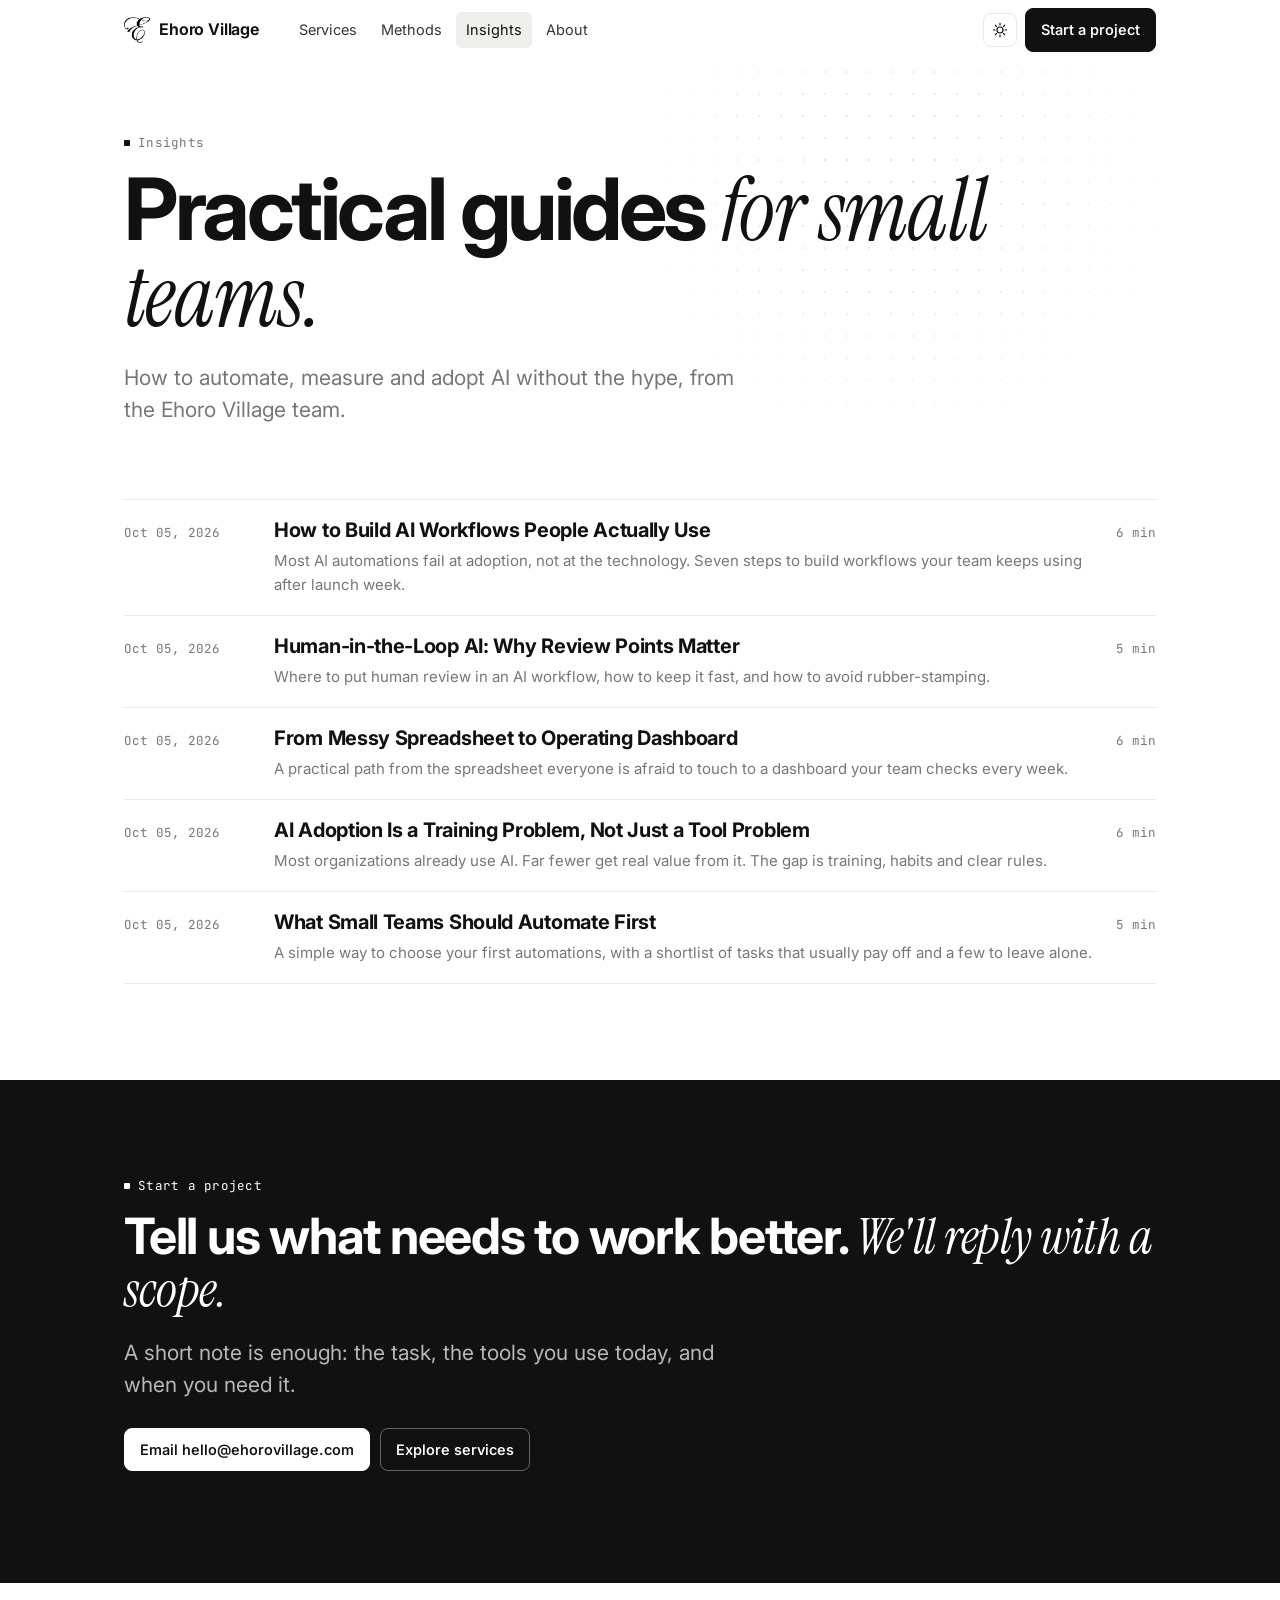
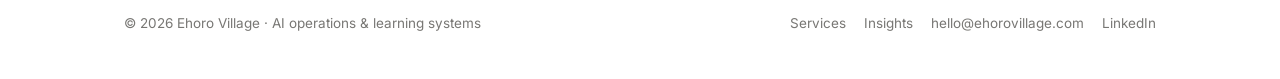
==== blog/index.html @ f725ed4d "Site v4: company front (no founder, prices or games), E logo, four services, approach, methods, Insi" ====
<!doctype html>
<html lang="en">
<head>
<meta charset="utf-8">
<meta name="viewport" content="width=device-width,initial-scale=1">
<title>Insights · Ehoro Village</title>
<meta name="description" content="Practical guides on AI workflows, human review, dashboards, AI adoption and automation for small teams, from Ehoro Village.">
<link rel="canonical" href="https://www.ehorovillage.com/blog/">
<meta property="og:type" content="website"><meta property="og:site_name" content="Ehoro Village"><meta property="og:title" content="Insights · Ehoro Village">
<meta property="og:description" content="Practical guides on AI workflows, human review, dashboards, AI adoption and automation for small teams, from Ehoro Village."><meta property="og:url" content="https://www.ehorovillage.com/blog/"><meta property="og:image" content="https://www.ehorovillage.com/assets/og.png">
<meta name="twitter:card" content="summary_large_image">
<meta name="theme-color" content="#111111">
<script>document.documentElement.classList.add("js")</script>
<link rel="icon" type="image/png" sizes="32x32" href="../assets/favicon-32.png">
<link rel="icon" type="image/png" sizes="192x192" href="../assets/favicon-192.png">
<link rel="apple-touch-icon" href="../assets/apple-touch-icon.png">
<link rel="alternate" type="application/rss+xml" title="Ehoro Village Insights" href="https://www.ehorovillage.com/blog/feed.xml">
<link rel="preconnect" href="https://fonts.googleapis.com"><link rel="preconnect" href="https://fonts.gstatic.com" crossorigin><link rel="stylesheet" href="https://fonts.googleapis.com/css2?family=Inter:wght@400;500;600;700&family=Instrument+Serif:ital@0;1&family=JetBrains+Mono:wght@400;500&display=swap">
<link rel="stylesheet" href="../site.css">
<script type="application/ld+json">{"@context": "https://schema.org", "@type": "Blog", "name": "Ehoro Village Insights", "url": "https://www.ehorovillage.com/blog/", "publisher": {"@type": "Organization", "@id": "https://www.ehorovillage.com/#org", "name": "Ehoro Village", "url": "https://www.ehorovillage.com/", "email": "hello@ehorovillage.com", "logo": "https://www.ehorovillage.com/assets/logo-e.png", "image": "https://www.ehorovillage.com/assets/og.png", "description": "Ehoro Village builds practical AI workflows, dashboards, assistants and training systems for teams that need technology people will actually use.", "areaServed": "United States", "sameAs": ["https://www.linkedin.com/company/ehoro-village/", "https://www.instagram.com/ehorovillage"], "knowsAbout": ["AI workflow automation", "Dashboards and reporting", "Custom AI assistants", "AI training and adoption", "Human-in-the-loop AI", "Learning design"]}}</script>
</head>
<body>
<a class="skip" href="#main">Skip to content</a>
<header class="nav"><div class="wrap">
  <a class="brand" href="../"><img class="logo-light" src="../assets/logo-e.png" alt="" width="26" height="26"><img class="logo-dark" src="../assets/logo-e-white.png" alt="" width="26" height="26"><span>Ehoro Village</span></a>
  <ul><li><a href="../services.html">Services</a></li><li><a href="../methods.html">Methods</a></li><li><a href="../blog/" aria-current="page">Insights</a></li><li><a href="../about.html">About</a></li></ul>
  <div class="end">
    <button class="icon-btn" data-toggle-theme aria-label="Switch light or dark">
      <svg width="16" height="16" viewBox="0 0 24 24" fill="none" stroke="currentColor" stroke-width="1.8" stroke-linecap="round"><circle cx="12" cy="12" r="4.5"/><path d="M12 2v2.5M12 19.5V22M2 12h2.5M19.5 12H22M4.9 4.9l1.8 1.8M17.3 17.3l1.8 1.8M4.9 19.1l1.8-1.8M17.3 6.7l1.8-1.8"/></svg>
    </button>
    <a class="btn" href="../index.html#start">Start a project</a>
  </div>
</div></header>
<main id="main">

<section class="hero" style="padding-bottom:10px"><div class="dots" aria-hidden="true"></div><div class="wrap">
  <p class="label">Insights</p>
  <h1>Practical guides <span class="serif">for small teams.</span></h1>
  <p class="lede">How to automate, measure and adopt AI without the hype, from the Ehoro Village team.</p>
</div></section>
<section style="padding-top:10px"><div class="wrap"><div class="posts"><a class="post-row" href="ai-workflows-people-actually-use.html"><time datetime="2026-10-05">Oct 05, 2026</time><div><h3>How to Build AI Workflows People Actually Use</h3><p>Most AI automations fail at adoption, not at the technology. Seven steps to build workflows your team keeps using after launch week.</p></div><span class="rt">6 min</span></a><a class="post-row" href="human-in-the-loop-ai-review-points.html"><time datetime="2026-10-05">Oct 05, 2026</time><div><h3>Human-in-the-Loop AI: Why Review Points Matter</h3><p>Where to put human review in an AI workflow, how to keep it fast, and how to avoid rubber-stamping.</p></div><span class="rt">5 min</span></a><a class="post-row" href="messy-spreadsheet-to-operating-dashboard.html"><time datetime="2026-10-05">Oct 05, 2026</time><div><h3>From Messy Spreadsheet to Operating Dashboard</h3><p>A practical path from the spreadsheet everyone is afraid to touch to a dashboard your team checks every week.</p></div><span class="rt">6 min</span></a><a class="post-row" href="ai-adoption-is-a-training-problem.html"><time datetime="2026-10-05">Oct 05, 2026</time><div><h3>AI Adoption Is a Training Problem, Not Just a Tool Problem</h3><p>Most organizations already use AI. Far fewer get real value from it. The gap is training, habits and clear rules.</p></div><span class="rt">6 min</span></a><a class="post-row" href="what-small-teams-should-automate-first.html"><time datetime="2026-10-05">Oct 05, 2026</time><div><h3>What Small Teams Should Automate First</h3><p>A simple way to choose your first automations, with a shortlist of tasks that usually pay off and a few to leave alone.</p></div><span class="rt">5 min</span></a></div></div></section>
<section class="band" id="start"><div class="wrap">
  <p class="label">Start a project</p>
  <h2>Tell us what needs to work better. <span class="serif">We'll reply with a scope.</span></h2>
  <p class="lede">A short note is enough: the task, the tools you use today, and when you need it.</p>
  <p class="cta" style="margin-top:26px"><a class="btn" href="mailto:hello@ehorovillage.com?subject=Project%20inquiry&amp;body=What%20we%20want%20to%20improve%3A%0ATools%20we%20use%20today%3A%0ATimeline%3A">Email hello@ehorovillage.com</a>
  <a class="btn ghost" href="../services.html">Explore services</a></p>
</div></section>
</main>
<footer><div class="wrap">
  <span>© 2026 Ehoro Village · AI operations &amp; learning systems</span>
  <span class="right"><a href="../services.html">Services</a><a href="../blog/">Insights</a><a href="mailto:hello@ehorovillage.com">hello@ehorovillage.com</a><a href="https://www.linkedin.com/company/ehoro-village/">LinkedIn</a></span>
</div></footer>
<script src="../site.js" defer></script>
</body>
</html>
---- site.css ----
/* Ehoro Village · site v3 (Oct 2026). Monochrome, Notion-inspired: white paper, ink, hairline borders,
   block-based layout, a live slash-command demo, a cursor spotlight, gentle scroll reveals. */
:root {
  --bg: #ffffff; --bg-2: #f7f7f5; --bg-3: #efefed; --ink: #111111; --ink-2: #37352f; --muted: #787774; --line: #e9e9e7;
  --card: #ffffff; --shadow: 0 1px 2px rgba(15,15,15,.04), 0 4px 16px rgba(15,15,15,.06); --dot: rgba(17,17,17,.13);
  --sans: "Inter", system-ui, -apple-system, "Segoe UI", sans-serif; --serif: "Instrument Serif", Georgia, serif;
  --mono: "JetBrains Mono", ui-monospace, Consolas, monospace; --wrap: 1080px; --r: 10px;
}
@media (prefers-color-scheme: dark) {
  :root:not([data-theme="light"]) {
    --bg: #0f0f0f; --bg-2: #171717; --bg-3: #202020; --ink: #f5f5f4; --ink-2: #d6d5d2; --muted: #9b9a97; --line: #2a2a2a;
    --card: #141414; --shadow: 0 1px 2px rgba(0,0,0,.4), 0 8px 24px rgba(0,0,0,.35); --dot: rgba(255,255,255,.12);
  }
}
:root[data-theme="dark"] {
  --bg: #0f0f0f; --bg-2: #171717; --bg-3: #202020; --ink: #f5f5f4; --ink-2: #d6d5d2; --muted: #9b9a97; --line: #2a2a2a;
  --card: #141414; --shadow: 0 1px 2px rgba(0,0,0,.4), 0 8px 24px rgba(0,0,0,.35); --dot: rgba(255,255,255,.12);
}
* { box-sizing: border-box; }
html { -webkit-text-size-adjust: 100%; scroll-behavior: smooth; }
body { margin: 0; background: var(--bg); color: var(--ink-2); font-family: var(--sans); font-size: 16.5px; line-height: 1.6; -webkit-font-smoothing: antialiased; transition: background .3s, color .3s; }
img, svg { max-width: 100%; }
a { color: var(--ink); text-decoration: none; background: linear-gradient(currentColor, currentColor) 0 100% / 0 1px no-repeat; transition: background-size .25s; }
a:hover { background-size: 100% 1px; }
.wrap { max-width: var(--wrap); margin: 0 auto; padding: 0 24px; }
@media (max-width: 600px) { .wrap { padding: 0 16px; } body { font-size: 16px; } }
.skip { position: absolute; left: -999px; } .skip:focus { left: 16px; top: 12px; z-index: 20; background: var(--bg); padding: 8px 12px; }
::selection { background: var(--ink); color: var(--bg); }

/* nav */
.nav { position: sticky; top: 0; z-index: 10; background: color-mix(in srgb, var(--bg) 86%, transparent); backdrop-filter: saturate(1.4) blur(10px); border-bottom: 1px solid transparent; transition: border-color .2s; }
.nav.scrolled { border-bottom-color: var(--line); }
.nav .wrap { display: flex; align-items: center; gap: 22px; height: 60px; }
.brand { display: flex; align-items: center; gap: 9px; color: var(--ink); font-weight: 650; font-size: 16px; letter-spacing: -.01em; background: none; }
.brand svg { width: 22px; height: auto; } .brand svg .px { fill: var(--ink); }
.nav ul { display: flex; gap: 4px; list-style: none; margin: 0 0 0 8px; padding: 0; }
.nav ul a { display: block; padding: 6px 10px; border-radius: 6px; color: var(--ink-2); font-size: 14.5px; background: none; }
.nav ul a:hover, .nav ul a[aria-current="page"] { background: var(--bg-3); color: var(--ink); }
.nav .end { margin-left: auto; display: flex; align-items: center; gap: 8px; }
.icon-btn { width: 34px; height: 34px; border-radius: 8px; border: 1px solid var(--line); background: var(--bg); color: var(--ink); display: grid; place-items: center; cursor: pointer; }
.icon-btn:hover { background: var(--bg-3); }
.btn { display: inline-flex; align-items: center; gap: 8px; background: var(--ink); color: var(--bg); font-weight: 560; font-size: 14.5px; padding: 9px 15px; border-radius: 8px; border: 1px solid var(--ink); white-space: nowrap; transition: transform .15s, box-shadow .2s; }
.btn:hover { transform: translateY(-1px); box-shadow: var(--shadow); background-size: 0 0; }
.btn.ghost { background: var(--bg); color: var(--ink); border-color: var(--line); }
@media (max-width: 760px) { .nav ul { display: none; } }

/* type */
.label { font-family: var(--mono); font-size: 12.5px; letter-spacing: .02em; color: var(--muted); margin: 0 0 14px; display: flex; align-items: center; gap: 8px; }
.label::before { content: ""; width: 6px; height: 6px; background: var(--ink); border-radius: 1px; }
h1, h2, h3 { color: var(--ink); margin: 0; letter-spacing: -.025em; font-weight: 700; }
h1 { font-size: clamp(44px, 7.4vw, 86px); line-height: .98; letter-spacing: -.04em; }
h2 { font-size: clamp(32px, 4.4vw, 50px); line-height: 1.04; margin-bottom: 14px; }
h3 { font-size: 20px; line-height: 1.25; letter-spacing: -.015em; margin-bottom: 6px; }
.serif { font-family: var(--serif); font-weight: 400; font-style: italic; letter-spacing: -.01em; }
.lede { font-size: clamp(18px, 2vw, 21px); color: var(--muted); max-width: 640px; line-height: 1.55; }
.muted { color: var(--muted); }
section { padding: 96px 0; position: relative; }
@media (max-width: 600px) { section { padding: 64px 0; } }

/* hero */
.hero { padding: 72px 0 40px; overflow: hidden; }
.dots { position: absolute; inset: 0; z-index: -1; background-image: radial-gradient(var(--dot) 1px, transparent 1px); background-size: 22px 22px;
  -webkit-mask-image: radial-gradient(420px circle at var(--mx, 70%) var(--my, 30%), #000 0%, transparent 70%); mask-image: radial-gradient(420px circle at var(--mx, 70%) var(--my, 30%), #000 0%, transparent 70%); }
.hero-grid { display: grid; grid-template-columns: 1.05fr 1fr; gap: 48px; align-items: center; }
@media (max-width: 900px) { .hero-grid { grid-template-columns: 1fr; gap: 36px; } }
.hero .lede { margin: 22px 0 28px; }
.cta { display: flex; flex-wrap: wrap; gap: 10px; }

/* the slash-command demo */
.page-demo { background: var(--card); border: 1px solid var(--line); border-radius: 14px; box-shadow: var(--shadow); overflow: hidden; }
.page-demo .bar { display: flex; align-items: center; gap: 6px; padding: 10px 14px; border-bottom: 1px solid var(--line); background: var(--bg-2); }
.page-demo .bar i { width: 10px; height: 10px; border-radius: 50%; background: var(--line); display: block; }
.page-demo .bar span { margin-left: 8px; font-family: var(--mono); font-size: 12px; color: var(--muted); }
.page-demo .body { padding: 22px 24px 26px; min-height: 330px; }
.page-demo .title { font-size: 26px; font-weight: 700; color: var(--ink); letter-spacing: -.02em; margin-bottom: 4px; }
.page-demo .sub { color: var(--muted); font-size: 14px; margin-bottom: 14px; }
.blk { display: flex; align-items: flex-start; gap: 8px; padding: 6px 0; font-size: 15px; color: var(--ink-2); animation: pop .35s ease both; }
.blk .ic { width: 22px; height: 22px; border-radius: 5px; background: var(--bg-3); display: grid; place-items: center; font-family: var(--mono); font-size: 11px; color: var(--ink); flex: none; }
.blk.done .ic { background: var(--ink); color: var(--bg); }
.line-in { display: flex; align-items: center; gap: 2px; font-size: 15px; color: var(--ink); margin-top: 6px; min-height: 26px; }
.caret { width: 1.5px; height: 18px; background: var(--ink); animation: blink 1s steps(1) infinite; }
.menu { margin-top: 8px; width: min(100%, 300px); border: 1px solid var(--line); border-radius: 10px; box-shadow: var(--shadow); background: var(--card); padding: 6px; animation: pop .2s ease both; }
.menu p { margin: 4px 8px 6px; font-size: 11.5px; color: var(--muted); font-family: var(--mono); }
.menu div { display: flex; gap: 10px; align-items: center; padding: 7px 8px; border-radius: 6px; font-size: 14px; color: var(--ink-2); }
.menu div.on { background: var(--bg-3); color: var(--ink); }
.menu div b { width: 26px; height: 26px; border: 1px solid var(--line); border-radius: 6px; display: grid; place-items: center; font-family: var(--mono); font-weight: 500; font-size: 12px; background: var(--bg); }
@keyframes pop { from { opacity: 0; transform: translateY(4px); } to { opacity: 1; transform: none; } }
@keyframes blink { 50% { opacity: 0; } }

/* marquee */
.marquee { border-top: 1px solid var(--line); border-bottom: 1px solid var(--line); overflow: hidden; padding: 14px 0; -webkit-mask-image: linear-gradient(90deg, transparent, #000 12%, #000 88%, transparent); mask-image: linear-gradient(90deg, transparent, #000 12%, #000 88%, transparent); }
.marquee .track { display: flex; gap: 44px; width: max-content; animation: slide 38s linear infinite; font-family: var(--mono); font-size: 13.5px; color: var(--muted); }
.marquee .track span::before { content: "◆"; margin-right: 44px; font-size: 7px; vertical-align: middle; color: var(--line); }
@keyframes slide { to { transform: translateX(-50%); } }

/* stats */
.stats { display: grid; grid-template-columns: repeat(4, 1fr); border: 1px solid var(--line); border-radius: var(--r); overflow: hidden; margin-top: 40px; }
.stats div { padding: 22px 20px; border-right: 1px solid var(--line); background: var(--card); }
.stats div:last-child { border-right: 0; }
.stats b { display: block; font-size: 40px; letter-spacing: -.04em; color: var(--ink); line-height: 1; font-weight: 700; }
.stats span { font-size: 13.5px; color: var(--muted); }
@media (max-width: 760px) { .stats { grid-template-columns: 1fr 1fr; } .stats div:nth-child(2) { border-right: 0; } .stats div:nth-child(-n+2) { border-bottom: 1px solid var(--line); } }

/* blocks and cards */
.grid { display: grid; gap: 14px; }
.g3 { grid-template-columns: repeat(3, 1fr); } .g2 { grid-template-columns: repeat(2, 1fr); }
@media (max-width: 900px) { .g3 { grid-template-columns: 1fr; } }
@media (max-width: 700px) { .g2 { grid-template-columns: 1fr; } }
.card { position: relative; background: var(--card); border: 1px solid var(--line); border-radius: var(--r); padding: 22px; transition: transform .2s, box-shadow .25s, border-color .2s; display: flex; flex-direction: column; }
.card:hover { transform: translateY(-3px); box-shadow: var(--shadow); border-color: color-mix(in srgb, var(--ink) 18%, var(--line)); }
.card .glyph { width: 40px; height: 40px; border: 1px solid var(--line); border-radius: 9px; display: grid; place-items: center; margin-bottom: 16px; background: var(--bg-2); }
.card .glyph svg { width: 22px; height: 22px; stroke: var(--ink); fill: none; stroke-width: 1.6; stroke-linecap: round; stroke-linejoin: round; }
.card p { margin: 0 0 12px; color: var(--muted); font-size: 15px; }
.card .meta { margin-top: auto; display: flex; justify-content: space-between; align-items: center; font-family: var(--mono); font-size: 12.5px; color: var(--muted); padding-top: 12px; border-top: 1px dashed var(--line); }
.card .meta strong { color: var(--ink); font-weight: 600; }
.tag { display: inline-block; font-family: var(--mono); font-size: 11.5px; padding: 2px 8px; border-radius: 999px; background: var(--bg-3); color: var(--ink-2); margin: 0 4px 6px 0; }
.tag.dark { background: var(--ink); color: var(--bg); }

/* Notion-style block handle on hover */
.block { position: relative; }
.block::before { content: "⋮⋮"; position: absolute; left: -26px; top: 2px; color: var(--muted); font-size: 13px; letter-spacing: -3px; opacity: 0; transition: opacity .15s; }
.block:hover::before { opacity: .7; }
@media (max-width: 1140px) { .block::before { display: none; } }

/* callout and toggles */
.callout { display: flex; gap: 14px; background: var(--bg-2); border: 1px solid var(--line); border-radius: var(--r); padding: 18px 20px; }
.callout .sq { width: 26px; height: 26px; border-radius: 6px; background: var(--ink); color: var(--bg); display: grid; place-items: center; font-family: var(--mono); font-size: 12px; flex: none; }
details { border-bottom: 1px solid var(--line); padding: 14px 0; }
details summary { list-style: none; cursor: pointer; display: flex; gap: 10px; align-items: center; font-weight: 560; color: var(--ink); }
details summary::-webkit-details-marker { display: none; }
details summary::before { content: "▸"; font-size: 13px; transition: transform .2s; color: var(--muted); }
details[open] summary::before { transform: rotate(90deg); }
details p { margin: 10px 0 0 22px; color: var(--muted); }

/* case list (work page) */
.case { display: grid; grid-template-columns: 260px 1fr; gap: 40px; padding: 40px 0; border-top: 1px solid var(--line); }
.case:first-child { border-top: 0; }
.case dl { margin: 0; display: grid; grid-template-columns: 140px 1fr; gap: 10px 20px; }
.case dt { font-family: var(--mono); font-size: 12.5px; color: var(--muted); padding-top: 3px; } .case dd { margin: 0; }
@media (max-width: 800px) { .case { grid-template-columns: 1fr; gap: 14px; } .case dl { grid-template-columns: 1fr; gap: 2px; } .case dd { margin-bottom: 8px; } }

/* person */
.person { display: grid; grid-template-columns: 1fr 1.2fr; gap: 48px; align-items: start; }
@media (max-width: 800px) { .person { grid-template-columns: 1fr; gap: 20px; } }
.props { border-top: 1px solid var(--line); }
.props div { display: grid; grid-template-columns: 150px 1fr; gap: 16px; padding: 11px 0; border-bottom: 1px solid var(--line); font-size: 15px; }
.props span:first-child { font-family: var(--mono); font-size: 12.5px; color: var(--muted); padding-top: 2px; }
@media (max-width: 600px) { .props div { grid-template-columns: 1fr; gap: 2px; } }
.lab { display: grid; grid-template-columns: 88px 1fr auto; gap: 20px; align-items: center; border: 1px solid var(--line); border-radius: var(--r); padding: 18px; background: var(--card); }
.lab img { width: 88px; height: 88px; image-rendering: pixelated; border-radius: 8px; background: var(--bg-3); filter: grayscale(1) contrast(1.1); transition: filter .3s; }
.lab:hover img { filter: none; }
@media (max-width: 640px) { .lab { grid-template-columns: 64px 1fr; } .lab img { width: 64px; height: 64px; } .lab .btn { grid-column: 1 / -1; justify-self: start; } }

/* closing band */
.band { background: var(--ink); color: var(--bg); }
.band h2, .band .label { color: var(--bg); } .band .label::before { background: var(--bg); }
.band .lede { color: color-mix(in srgb, var(--bg) 70%, transparent); }
.band .btn { background: var(--bg); color: var(--ink); border-color: var(--bg); }
.band .btn.ghost { background: transparent; color: var(--bg); border-color: color-mix(in srgb, var(--bg) 35%, transparent); }
footer { padding: 30px 0 44px; font-size: 13.5px; color: var(--muted); }
footer .wrap { display: flex; flex-wrap: wrap; gap: 12px 26px; align-items: center; }
footer .right { margin-left: auto; display: flex; flex-wrap: wrap; gap: 8px 18px; }
footer a { color: var(--muted); }
@media (max-width: 600px) { footer .right { margin-left: 0; } }

/* reveal */
.js .reveal { opacity: 0; transform: translateY(14px); transition: opacity .6s ease, transform .6s ease; }
.js .reveal.in { opacity: 1; transform: none; }
@media (prefers-reduced-motion: reduce) {
  .js .reveal { opacity: 1; transform: none; transition: none; }
  .marquee .track, .caret, .blk, .menu { animation: none; }
  .card:hover, .btn:hover { transform: none; }
}

/* v4 additions: logo, steps, audience, articles */
.brand img { width: 26px; height: 26px; object-fit: contain; }
.brand .logo-dark { display: none; }
:root[data-theme="dark"] .brand .logo-light { display: none; }
:root[data-theme="dark"] .brand .logo-dark { display: block; }
@media (prefers-color-scheme: dark) { :root:not([data-theme="light"]) .brand .logo-light { display: none; } :root:not([data-theme="light"]) .brand .logo-dark { display: block; } }
.who { display: grid; grid-template-columns: repeat(4, 1fr); gap: 0; border: 1px solid var(--line); border-radius: var(--r); overflow: hidden; margin-top: 28px; }
.who div { padding: 20px; border-right: 1px solid var(--line); background: var(--card); }
.who div:last-child { border-right: 0; }
.who b { display: block; color: var(--ink); font-weight: 600; margin-bottom: 4px; }
.who span { font-size: 14.5px; color: var(--muted); }
@media (max-width: 860px) { .who { grid-template-columns: 1fr 1fr; } .who div:nth-child(2) { border-right: 0; } .who div:nth-child(-n+2) { border-bottom: 1px solid var(--line); } }
@media (max-width: 520px) { .who { grid-template-columns: 1fr; } .who div { border-right: 0; border-bottom: 1px solid var(--line); } .who div:last-child { border-bottom: 0; } }
.steps { display: grid; grid-template-columns: repeat(4, 1fr); gap: 14px; margin-top: 28px; counter-reset: s; }
.steps div { counter-increment: s; border-top: 2px solid var(--ink); padding-top: 14px; }
.steps div::before { content: "0" counter(s); font-family: var(--mono); font-size: 12.5px; color: var(--muted); display: block; margin-bottom: 8px; }
.steps b { display: block; color: var(--ink); font-size: 18px; letter-spacing: -.01em; margin-bottom: 4px; }
.steps span { font-size: 15px; color: var(--muted); }
@media (max-width: 860px) { .steps { grid-template-columns: 1fr 1fr; } }
@media (max-width: 520px) { .steps { grid-template-columns: 1fr; } }
.posts { display: grid; gap: 0; border-top: 1px solid var(--line); margin-top: 24px; }
.post-row { display: grid; grid-template-columns: 130px 1fr auto; gap: 20px; align-items: baseline; padding: 18px 0; border-bottom: 1px solid var(--line); background: none; }
.post-row:hover { background: none; }
.post-row:hover h3 { text-decoration: underline; text-underline-offset: 4px; }
.post-row time, .post-row .rt { font-family: var(--mono); font-size: 12.5px; color: var(--muted); }
.post-row p { margin: 4px 0 0; color: var(--muted); font-size: 15px; }
@media (max-width: 640px) { .post-row { grid-template-columns: 1fr; gap: 4px; } }
.article { max-width: 720px; margin: 0 auto; padding: 56px 24px 24px; }
@media (max-width: 600px) { .article { padding: 36px 16px 16px; } }
.article .crumbs { font-family: var(--mono); font-size: 12.5px; color: var(--muted); margin-bottom: 18px; }
.article .crumbs a { color: var(--muted); }
.article h1 { font-size: clamp(34px, 5vw, 50px); line-height: 1.05; letter-spacing: -.03em; }
.article .dek { font-size: 19px; color: var(--muted); margin: 16px 0 10px; line-height: 1.5; }
.article .byline { font-family: var(--mono); font-size: 12.5px; color: var(--muted); padding-bottom: 22px; border-bottom: 1px solid var(--line); margin-bottom: 28px; }
.prose { font-size: 17.5px; line-height: 1.75; color: var(--ink-2); }
.prose h2 { font-size: 26px; margin: 40px 0 10px; letter-spacing: -.02em; }
.prose h3 { font-size: 19px; margin: 26px 0 6px; }
.prose p { margin: 0 0 18px; }
.prose ul, .prose ol { padding-left: 22px; margin: 0 0 18px; } .prose li { margin-bottom: 8px; }
.prose a { color: var(--ink); background-size: 100% 1px; }
.prose blockquote { margin: 24px 0; padding: 4px 0 4px 18px; border-left: 3px solid var(--ink); color: var(--ink); font-size: 18px; }
.prose .callout { margin: 26px 0; font-size: 16px; }
.prose table { width: 100%; border-collapse: collapse; font-size: 15px; margin: 0 0 20px; }
.prose th { text-align: left; font-family: var(--mono); font-size: 12px; color: var(--muted); font-weight: 500; border-bottom: 1px solid var(--ink); padding: 6px 8px 6px 0; }
.prose td { border-bottom: 1px solid var(--line); padding: 8px 8px 8px 0; vertical-align: top; }
.related { max-width: 720px; margin: 10px auto 0; padding: 0 24px 40px; }
@media (max-width: 600px) { .related { padding: 0 16px 32px; } }
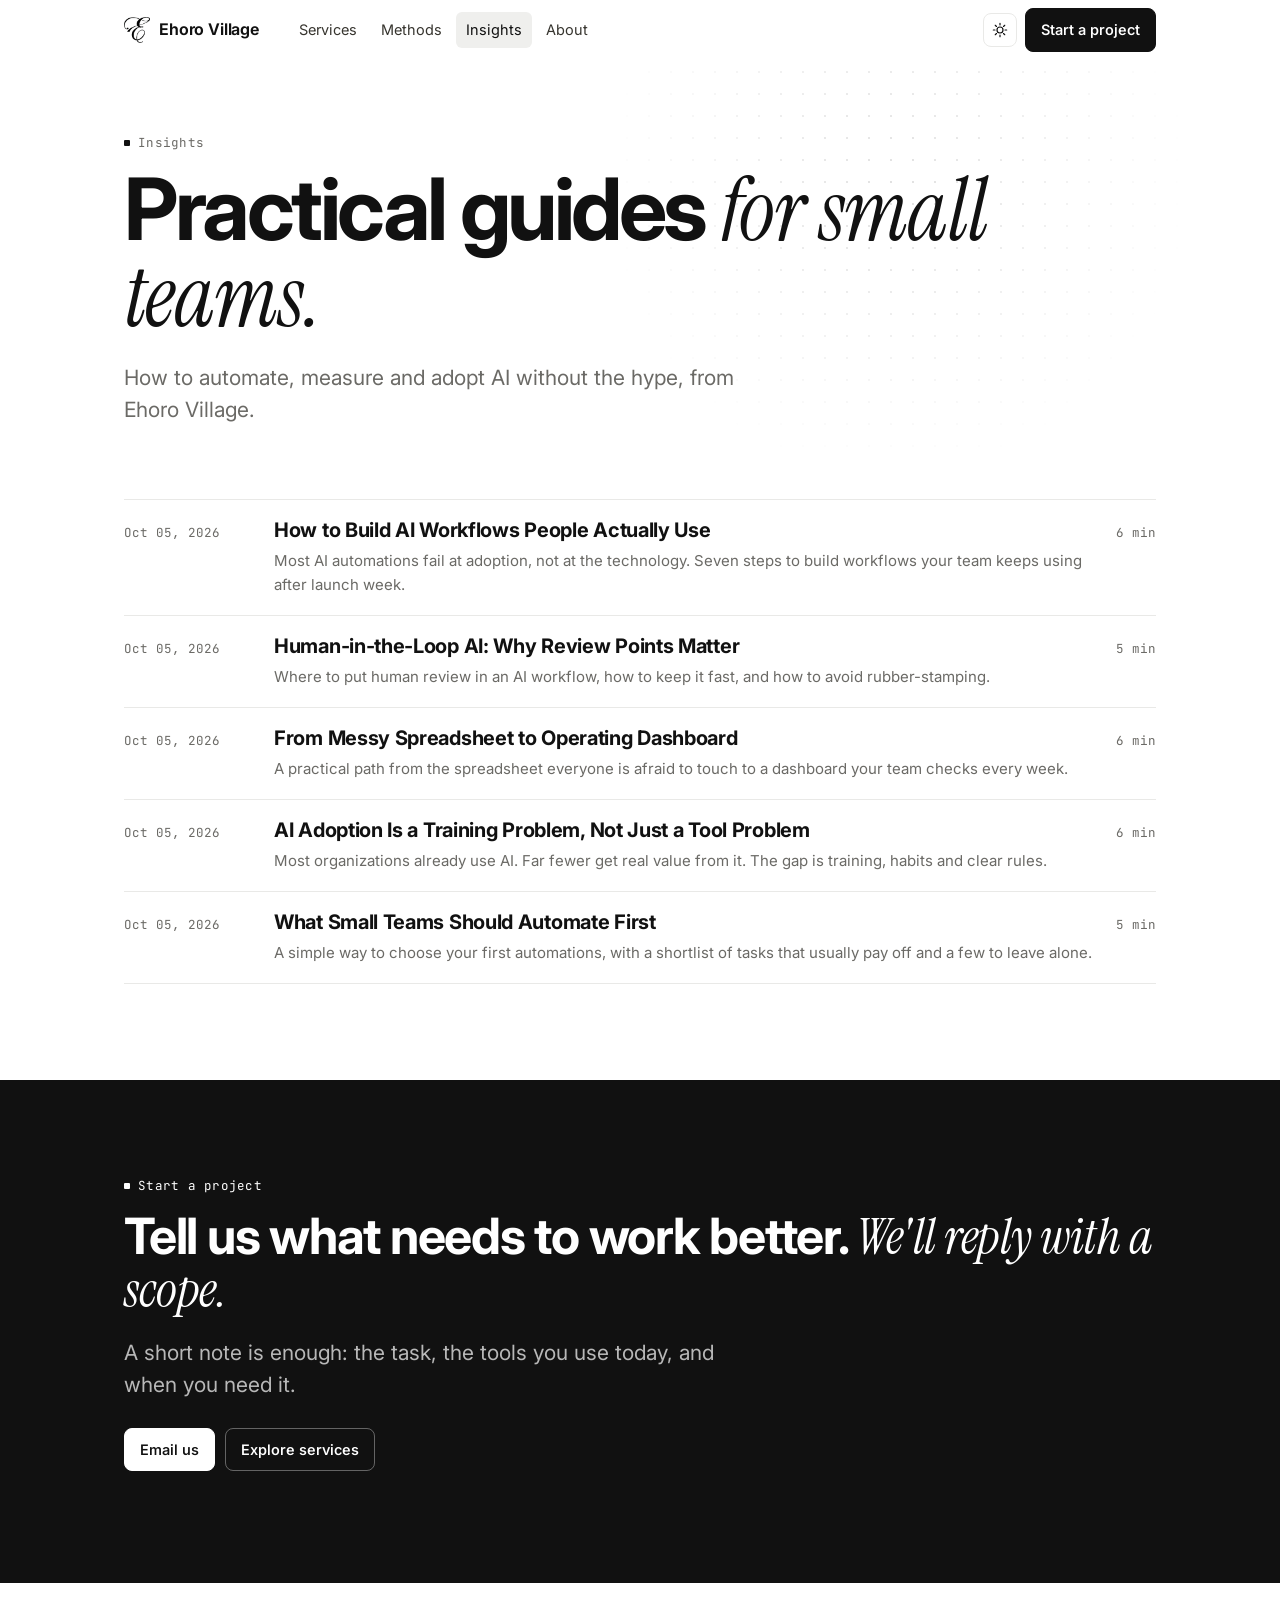
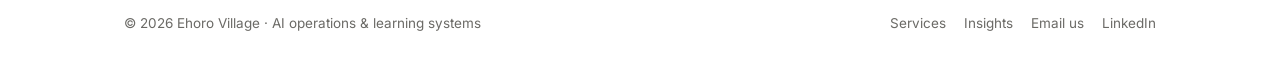
==== commit 272e9f07: "Polish: 'Email us' everywhere, phone menu, branded 404, truthful wording fixes, focus outlines, cont" ====
--- a/blog/index.html
+++ b/blog/index.html
@@ -29,27 +29,32 @@
       <svg width="16" height="16" viewBox="0 0 24 24" fill="none" stroke="currentColor" stroke-width="1.8" stroke-linecap="round"><circle cx="12" cy="12" r="4.5"/><path d="M12 2v2.5M12 19.5V22M2 12h2.5M19.5 12H22M4.9 4.9l1.8 1.8M17.3 17.3l1.8 1.8M4.9 19.1l1.8-1.8M17.3 6.7l1.8-1.8"/></svg>
     </button>
     <a class="btn" href="../index.html#start">Start a project</a>
+    <button class="icon-btn menu-btn" data-menu aria-label="Open menu" aria-expanded="false" aria-controls="mnav">
+      <svg width="16" height="16" viewBox="0 0 24 24" fill="none" stroke="currentColor" stroke-width="1.8" stroke-linecap="round"><path d="M4 7h16M4 12h16M4 17h16"/></svg>
+    </button>
   </div>
-</div></header>
+</div>
+<nav class="mnav" id="mnav" hidden aria-label="Menu"><div class="wrap"><a href="../services.html">Services</a><a href="../methods.html">Methods</a><a href="../blog/">Insights</a><a href="../about.html">About</a><a href="../index.html#start">Start a project</a></div></nav>
+</header>
 <main id="main">
 
 <section class="hero" style="padding-bottom:10px"><div class="dots" aria-hidden="true"></div><div class="wrap">
   <p class="label">Insights</p>
   <h1>Practical guides <span class="serif">for small teams.</span></h1>
-  <p class="lede">How to automate, measure and adopt AI without the hype, from the Ehoro Village team.</p>
+  <p class="lede">How to automate, measure and adopt AI without the hype, from Ehoro Village.</p>
 </div></section>
 <section style="padding-top:10px"><div class="wrap"><div class="posts"><a class="post-row" href="ai-workflows-people-actually-use.html"><time datetime="2026-10-05">Oct 05, 2026</time><div><h3>How to Build AI Workflows People Actually Use</h3><p>Most AI automations fail at adoption, not at the technology. Seven steps to build workflows your team keeps using after launch week.</p></div><span class="rt">6 min</span></a><a class="post-row" href="human-in-the-loop-ai-review-points.html"><time datetime="2026-10-05">Oct 05, 2026</time><div><h3>Human-in-the-Loop AI: Why Review Points Matter</h3><p>Where to put human review in an AI workflow, how to keep it fast, and how to avoid rubber-stamping.</p></div><span class="rt">5 min</span></a><a class="post-row" href="messy-spreadsheet-to-operating-dashboard.html"><time datetime="2026-10-05">Oct 05, 2026</time><div><h3>From Messy Spreadsheet to Operating Dashboard</h3><p>A practical path from the spreadsheet everyone is afraid to touch to a dashboard your team checks every week.</p></div><span class="rt">6 min</span></a><a class="post-row" href="ai-adoption-is-a-training-problem.html"><time datetime="2026-10-05">Oct 05, 2026</time><div><h3>AI Adoption Is a Training Problem, Not Just a Tool Problem</h3><p>Most organizations already use AI. Far fewer get real value from it. The gap is training, habits and clear rules.</p></div><span class="rt">6 min</span></a><a class="post-row" href="what-small-teams-should-automate-first.html"><time datetime="2026-10-05">Oct 05, 2026</time><div><h3>What Small Teams Should Automate First</h3><p>A simple way to choose your first automations, with a shortlist of tasks that usually pay off and a few to leave alone.</p></div><span class="rt">5 min</span></a></div></div></section>
 <section class="band" id="start"><div class="wrap">
   <p class="label">Start a project</p>
   <h2>Tell us what needs to work better. <span class="serif">We'll reply with a scope.</span></h2>
   <p class="lede">A short note is enough: the task, the tools you use today, and when you need it.</p>
-  <p class="cta" style="margin-top:26px"><a class="btn" href="mailto:hello@ehorovillage.com?subject=Project%20inquiry&amp;body=What%20we%20want%20to%20improve%3A%0ATools%20we%20use%20today%3A%0ATimeline%3A">Email hello@ehorovillage.com</a>
+  <p class="cta" style="margin-top:26px"><a class="btn" href="mailto:hello@ehorovillage.com?subject=Project%20inquiry&amp;body=What%20we%20want%20to%20improve%3A%0ATools%20we%20use%20today%3A%0ATimeline%3A">Email us</a>
   <a class="btn ghost" href="../services.html">Explore services</a></p>
 </div></section>
 </main>
 <footer><div class="wrap">
   <span>© 2026 Ehoro Village · AI operations &amp; learning systems</span>
-  <span class="right"><a href="../services.html">Services</a><a href="../blog/">Insights</a><a href="mailto:hello@ehorovillage.com">hello@ehorovillage.com</a><a href="https://www.linkedin.com/company/ehoro-village/">LinkedIn</a></span>
+  <span class="right"><a href="../services.html">Services</a><a href="../blog/">Insights</a><a href="mailto:hello@ehorovillage.com">Email us</a><a href="https://www.linkedin.com/company/ehoro-village/">LinkedIn</a></span>
 </div></footer>
 <script src="../site.js" defer></script>
 </body>
--- a/site.css
+++ b/site.css
@@ -219,3 +219,15 @@
 .prose td { border-bottom: 1px solid var(--line); padding: 8px 8px 8px 0; vertical-align: top; }
 .related { max-width: 720px; margin: 10px auto 0; padding: 0 24px 40px; }
 @media (max-width: 600px) { .related { padding: 0 16px 32px; } }
+
+/* v5 polish: mobile menu, focus, contrast */
+.menu-btn { display: none; }
+.mnav { border-top: 1px solid var(--line); background: var(--bg); }
+.mnav .wrap { display: flex; flex-direction: column; padding-top: 6px; padding-bottom: 12px; }
+.mnav a { padding: 11px 2px; border-bottom: 1px solid var(--line); color: var(--ink); background: none; font-size: 16px; }
+.mnav a:last-child { border-bottom: 0; font-weight: 600; }
+@media (max-width: 760px) { .menu-btn { display: grid; } .nav .end .btn { display: none; } }
+@media (min-width: 761px) { .mnav { display: none !important; } }
+:focus-visible { outline: 2px solid var(--ink); outline-offset: 3px; border-radius: 4px; }
+:root { --muted: #6b6a66; }
+.nav .mnav .wrap { height: auto; align-items: stretch; gap: 0; }
